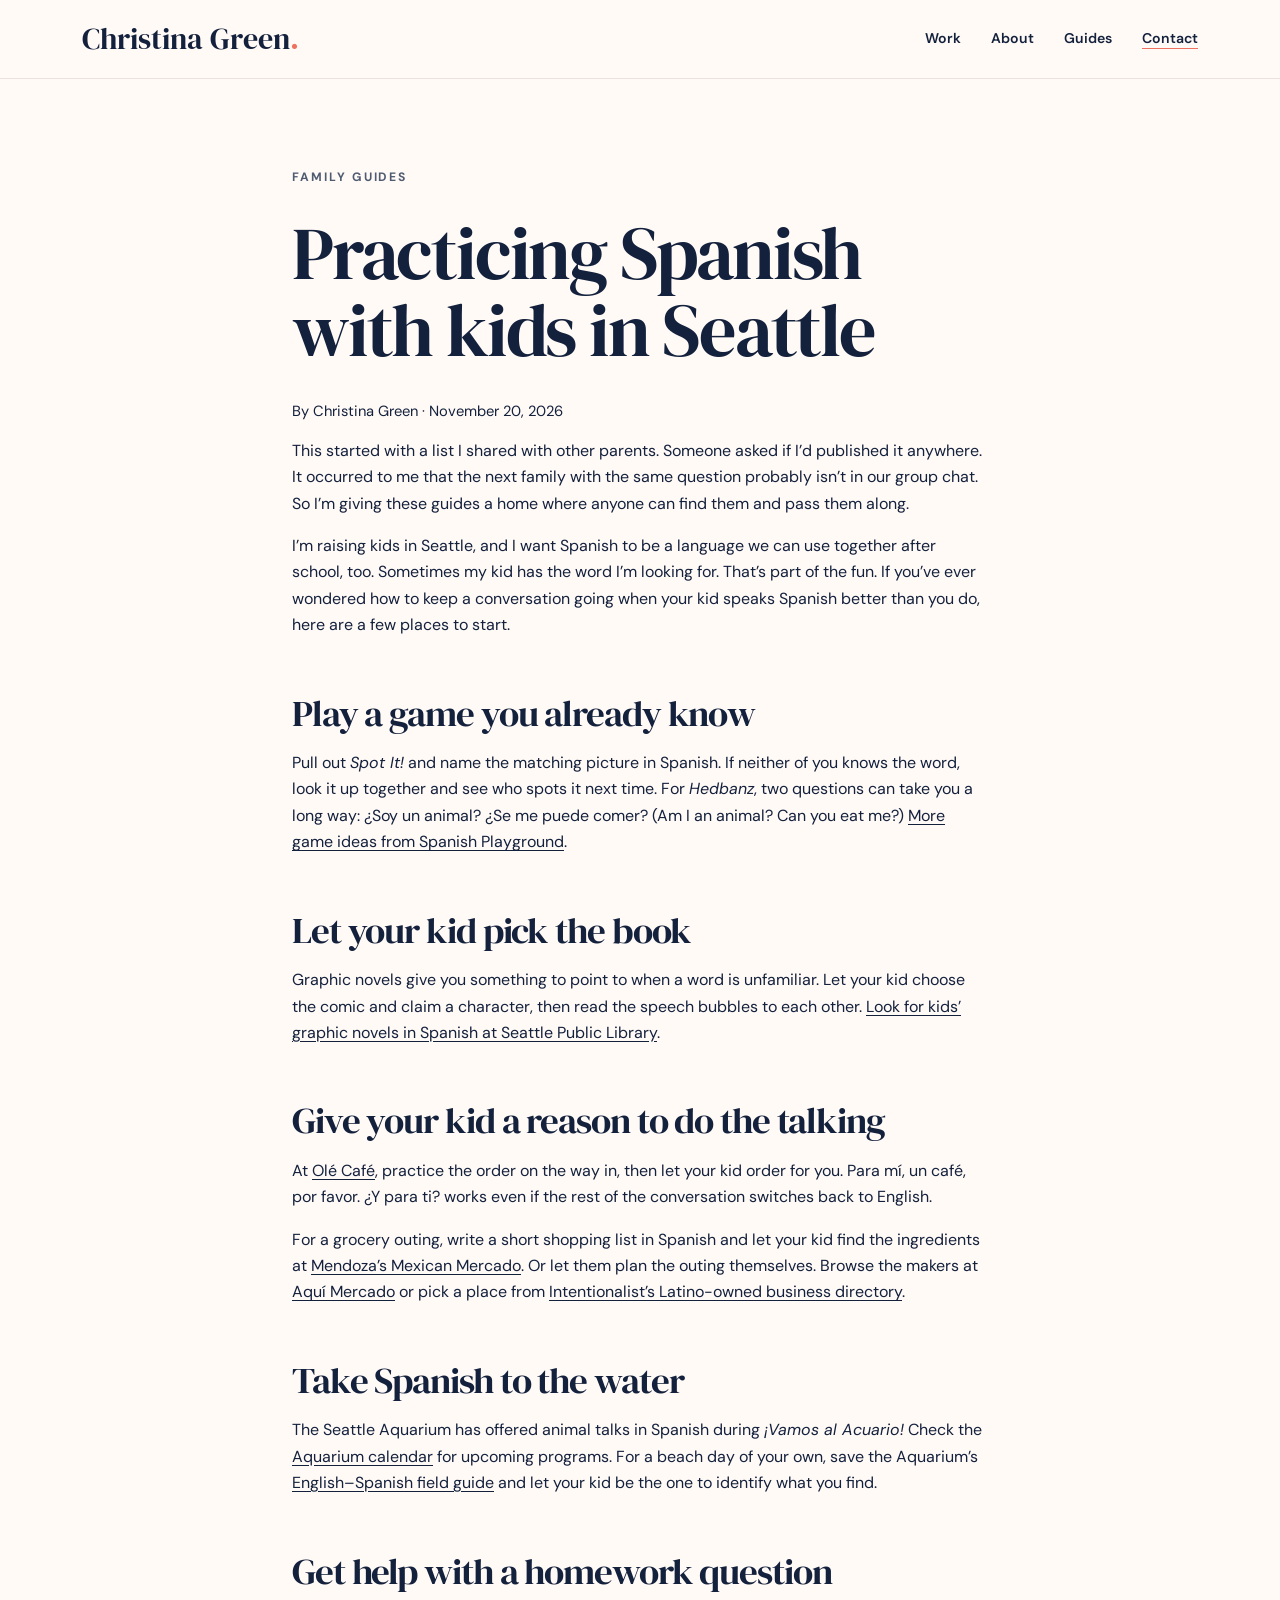
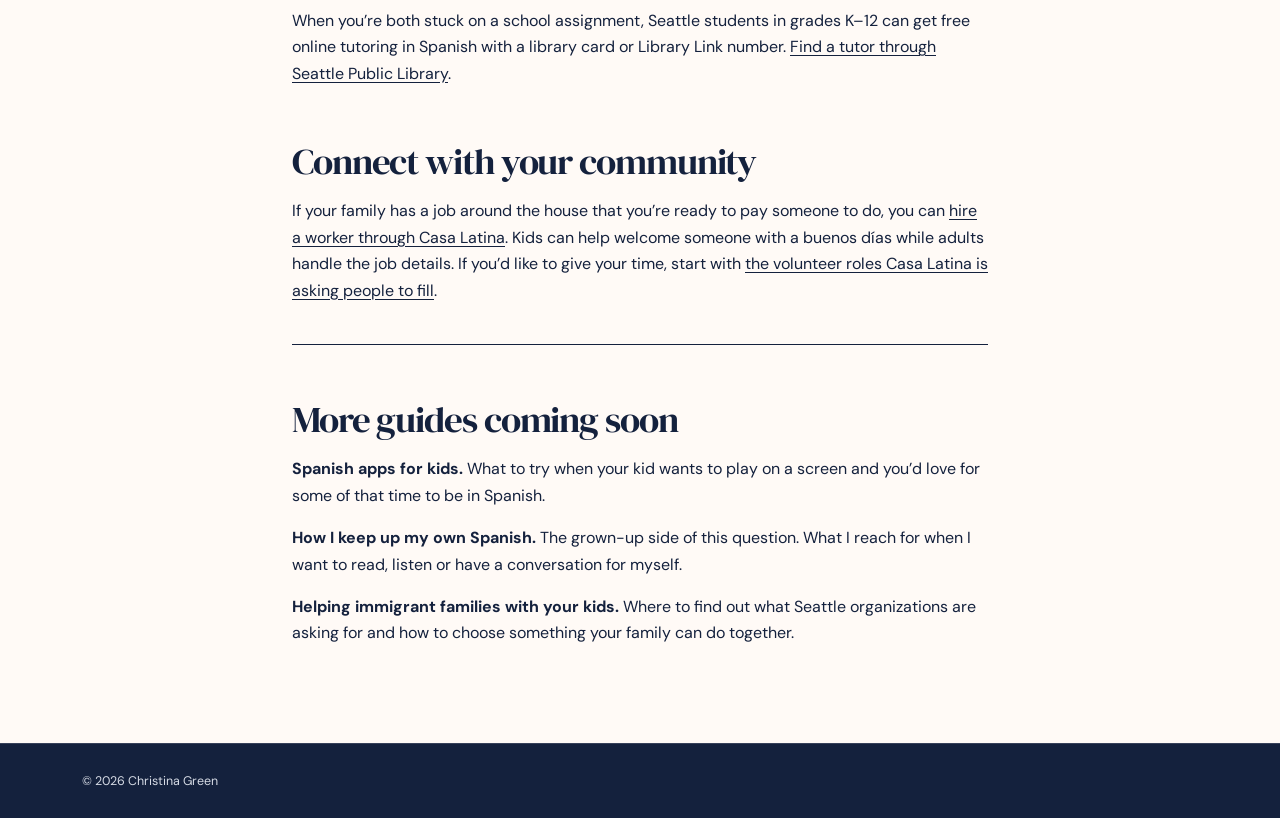
==== guides/index.html @ 2671ae00 "Publish family guide to practicing Spanish in Seattle" ====
<!doctype html>
<html lang="en">
<head>
<meta charset="utf-8">
<meta name="viewport" content="width=device-width, initial-scale=1">
<title>Practicing Spanish with Kids in Seattle | Christina Green’s Guides</title>
<meta name="description" content="A Seattle parent’s guide to practicing Spanish through games, library books, markets and family outings.">
<link rel="icon" href="../assets/favicon.svg">
<link rel="stylesheet" href="../portfolio-theme.css?v=1">
<link rel="stylesheet" href="../homepage.css?v=editorial5">
<style>
.guide {max-width:46rem;margin:auto;padding:clamp(2rem,7vw,5rem) 1.25rem;line-height:1.65}
.guide h1 {font-size:clamp(2.6rem,6vw,4.6rem);line-height:1.04;margin:.4em 0}
.guide h2 {font-size:clamp(1.65rem,4vw,2.3rem);margin:1.5em 0 .45em}
.guide p {margin:.65em 0 1em}
.guide a {color:inherit;text-decoration:underline;text-underline-offset:.18em}
.guide section {padding:0}
.guide aside {border-top:1px solid currentColor;margin-top:2.5rem}
.guide .byline {font-size:.92rem}
</style>
</head>
<body>
<header class="site-header"><div class="shell header-inner"><a class="wordmark" href="../index.html#top">Christina Green<span class="period">.</span></a><nav aria-label="Main navigation"><a href="../index.html#work">Work</a><a href="../index.html#about">About</a><a href="./" aria-current="page">Guides</a><a class="header-contact" href="../index.html#contact">Contact</a></nav></div></header>
<main class="guide">
<p class="kicker">Family guides</p>
<h1>Practicing Spanish with kids in Seattle</h1>
<p class="byline">By Christina Green · November 20, 2026</p>
<p>This started with a list I shared with other parents. Someone asked if I’d published it anywhere. It occurred to me that the next family with the same question probably isn’t in our group chat. So I’m giving these guides a home where anyone can find them and pass them along.</p>
<p>I’m raising kids in Seattle, and I want Spanish to be a language we can use together after school, too. Sometimes my kid has the word I’m looking for. That’s part of the fun. If you’ve ever wondered how to keep a conversation going when your kid speaks Spanish better than you do, here are a few places to start.</p>
<section>
<h2>Play a game you already know</h2>
<p>Pull out <em>Spot It!</em> and name the matching picture in Spanish. If neither of you knows the word, look it up together and see who spots it next time. For <em>Hedbanz</em>, two questions can take you a long way: <span lang="es">¿Soy un animal? ¿Se me puede comer?</span> (Am I an animal? Can you eat me?) <a href="https://www.spanishplayground.net/spanish-games-kids/">More game ideas from Spanish Playground</a>.</p>
<h2>Let your kid pick the book</h2>
<p>Graphic novels give you something to point to when a word is unfamiliar. Let your kid choose the comic and claim a character, then read the speech bubbles to each other. <a href="https://seattle.bibliocommons.com/v2/search?query=graphic%20novels&amp;searchType=subject&amp;f_LANGUAGE=spa&amp;f_AUDIENCE=juvenile">Look for kids’ graphic novels in Spanish at Seattle Public Library</a>.</p>
<h2>Give your kid a reason to do the talking</h2>
<p>At <a href="https://www.olecafeseattle.com/">Olé Café</a>, practice the order on the way in, then let your kid order for you. <span lang="es">Para mí, un café, por favor. ¿Y para ti?</span> works even if the rest of the conversation switches back to English.</p>
<p>For a grocery outing, write a short shopping list in Spanish and let your kid find the ingredients at <a href="https://www.mendozasmexicanmercado.com/">Mendoza’s Mexican Mercado</a>. Or let them plan the outing themselves. Browse the makers at <a href="https://www.instagram.com/aquimercado.seattle/">Aquí Mercado</a> or pick a place from <a href="https://intentionalist.com/latino-owned-small-businesses/">Intentionalist’s Latino-owned business directory</a>.</p>
<h2>Take Spanish to the water</h2>
<p>The Seattle Aquarium has offered animal talks in Spanish during <em lang="es">¡Vamos al Acuario!</em> Check the <a href="https://www.seattleaquarium.org/events/">Aquarium calendar</a> for upcoming programs. For a beach day of your own, save the Aquarium’s <a href="https://www.seattleaquarium.org/wp-content/uploads/2023/07/FieldGuide2014-English-Spanish2.pdf">English–Spanish field guide</a> and let your kid be the one to identify what you find.</p>
<h2>Get help with a homework question</h2>
<p>When you’re both stuck on a school assignment, Seattle students in grades K–12 can get free online tutoring in Spanish with a library card or Library Link number. <a href="https://www.spl.org/programs-and-services/learning/student-success/virtual-tutoring">Find a tutor through Seattle Public Library</a>.</p>
<h2>Connect with your community</h2>
<p>If your family has a job around the house that you’re ready to pay someone to do, you can <a href="https://casa-latina.org/hire-a-worker-seattle/">hire a worker through Casa Latina</a>. Kids can help welcome someone with a <span lang="es">buenos días</span> while adults handle the job details. If you’d like to give your time, start with <a href="https://casa-latina.org/volunteer-opportunities-seattle/">the volunteer roles Casa Latina is asking people to fill</a>.</p>
</section>
<aside><h2>More guides coming soon</h2>
<p><strong>Spanish apps for kids.</strong> What to try when your kid wants to play on a screen and you’d love for some of that time to be in Spanish.</p>
<p><strong>How I keep up my own Spanish.</strong> The grown-up side of this question. What I reach for when I want to read, listen or have a conversation for myself.</p>
<p><strong>Helping immigrant families with your kids.</strong> Where to find out what Seattle organizations are asking for and how to choose something your family can do together.</p>
</aside></main>
<footer><div class="shell"><span>© 2026 Christina Green</span></div></footer>
</body></html>
---- portfolio-theme.css ----
@import url('https://fonts.googleapis.com/css2?family=DM+Sans:wght@400;500;600;700&family=DM+Serif+Display:ital@0;1&display=swap');
:root{--bg:#fffaf6;--paper:#ffffff;--ink:#14213d;--green:#1747d8;--muted:#536079;--sage:#f0f3ff;--line:#e4e4e8;--terra:#ed705b;--sand:#fff1eb;--navy:#14213d;--coral:#ed705b;--blue:#1747d8}
html{scroll-behavior:smooth}body{background:var(--bg);color:var(--ink);font-family:'DM Sans',Arial,sans-serif;line-height:1.65}h1,h2,h3{font-family:'DM Serif Display',Georgia,serif;font-weight:400;letter-spacing:-.027em;line-height:1.1}h1{letter-spacing:-.04em}a{color:var(--blue)}a:hover{text-decoration-color:var(--coral)}a:focus-visible,button:focus-visible{outline:3px solid var(--coral);outline-offset:4px}.eyebrow{color:var(--coral);font-family:'DM Sans',sans-serif;letter-spacing:.16em}.wrap{max-width:1120px}.nav{border-bottom:1px solid var(--line)}.nav a{color:var(--navy)}.nav a:hover{color:var(--blue)}.hero{background:var(--bg)}.hero h1{color:var(--navy)}.lead,.section p{color:var(--muted)}.section{border-color:var(--line)}.fact,.panel,.step,.evidence div{border-radius:8px;background:#fff;border:1px solid var(--line);box-shadow:none}.fact strong{color:var(--blue)}.decision{background:var(--sand);border-left-color:var(--coral);border-radius:0 8px 8px 0}.quote{border-left-color:var(--coral)}.foot{border-color:var(--line)}::selection{background:#ffd8ce;color:var(--navy)}@media(max-width:700px){.wrap{padding-left:22px;padding-right:22px}}
---- homepage.css ----
@import url('https://fonts.googleapis.com/css2?family=DM+Sans:wght@400;500;600;700&family=DM+Serif+Display:ital@0;1&display=swap');
:root{--bg:#fffaf6;--navy:#14213d;--coral:#ed705b;--blue:#1747d8;--muted:#536079;--line:#e6e3e2}*{box-sizing:border-box}html{scroll-behavior:smooth}body{margin:0;background:var(--bg);color:var(--navy);font:16px/1.65 'DM Sans',Arial,sans-serif;-webkit-font-smoothing:antialiased}a{color:inherit}a:focus-visible{outline:3px solid var(--coral);outline-offset:4px}.shell{max-width:1180px;padding:0 32px;margin:auto}h1,h2,h3,p{margin-top:0}h1,h2,h3{font-family:'DM Serif Display',Georgia,serif;font-weight:400;line-height:1.08;letter-spacing:-.03em}h1{font-size:clamp(3.6rem,6.3vw,6.3rem)}h2{font-size:clamp(2.4rem,4vw,4.1rem)}h3{font-size:clamp(1.6rem,2.2vw,2.15rem)}h1 em,h2 em{font-weight:400;color:var(--coral)}.kicker{color:var(--coral);font-size:.76rem;letter-spacing:.16em;text-transform:uppercase;font-weight:700;margin-bottom:18px}.site-header{border-bottom:1px solid var(--line);background:var(--bg)}.header-inner{min-height:88px;display:flex;align-items:center;justify-content:space-between;gap:25px}.wordmark{font-family:'DM Serif Display',Georgia,serif;font-size:1.85rem;text-decoration:none;white-space:nowrap}.period{color:var(--coral)}nav{display:flex;align-items:center;gap:30px}nav a{text-decoration:none;font-size:.88rem;font-weight:600}nav a:hover{color:var(--coral)}nav .header-contact{background:var(--coral);color:white;padding:11px 19px;border-radius:3px}nav .header-contact:hover{color:white;background:#d85946}.hero{padding:86px 0 78px}.hero-layout{display:grid;grid-template-columns:1.32fr .72fr;gap:8%;align-items:center}.hero h1{max-width:770px;margin:0 0 28px}.hero .intro{font-size:1.27rem;line-height:1.5;max-width:620px;margin-bottom:14px}.support{color:var(--muted);max-width:550px;font-size:1.05rem}.hero-actions{display:flex;align-items:center;gap:28px;margin-top:32px}.primary{display:inline-flex;align-items:center;gap:28px;padding:14px 20px;background:var(--blue);color:white;font-weight:700;text-decoration:none;border-radius:3px}.primary:hover{background:#0d34aa}.text-action{text-decoration:none;font-weight:700;border-bottom:2px solid var(--coral)}.portrait-frame{position:relative;align-self:center;max-width:350px;margin:auto}.portrait-frame img{position:relative;width:100%;height:auto;display:block;object-fit:cover;z-index:1}.portrait-accent{position:absolute;inset:9% -9% 11% 14%;background:#ffe3dc;border-radius:48% 48% 4% 4%;transform:rotate(-6deg)}.portrait-note{position:relative;z-index:2;font-size:.78rem;color:var(--muted);text-align:center;margin:12px 0 0;letter-spacing:.03em}.results{padding:58px 0 62px;border-top:1px solid var(--line);border-bottom:1px solid var(--line);background:#fff}.section-top{display:flex;align-items:baseline;justify-content:space-between;gap:30px}.section-top h2{font-size:clamp(1.7rem,3vw,2.5rem)}.metric-grid{display:grid;grid-template-columns:repeat(4,1fr);margin-top:35px}.metric-grid>div{padding:0 25px;border-left:1px solid #dddde4}.metric-grid>div:first-child{border-left:0;padding-left:0}.metric-grid strong{font:400 clamp(2.8rem,4.5vw,4.4rem)/1 'DM Serif Display',Georgia,serif;color:var(--blue)}.metric-grid p{font-size:.88rem;line-height:1.48;margin:12px 0 0;color:var(--muted)}.work-section,.approach-section,.now-section,.about-section{padding:100px 0}.work-heading{display:grid;grid-template-columns:1fr .7fr;align-items:end;gap:80px;margin-bottom:45px}.work-heading p:last-child{color:var(--muted);max-width:360px}.work-list{border-top:1px solid var(--navy)}.work-row{display:grid;grid-template-columns:155px 1fr 145px 30px;align-items:center;gap:24px;padding:27px 8px;border-bottom:1px solid #d6d8dc;text-decoration:none;transition:background .2s,padding .2s}.work-row:hover{background:#fff0ea;padding-left:17px}.work-index{font-size:.79rem;font-weight:700;color:var(--coral);text-transform:uppercase;letter-spacing:.04em}.work-name{font:400 clamp(1.45rem,2.4vw,2rem)/1.2 'DM Serif Display',Georgia,serif}.work-name small{display:block;font:400 .85rem/1.5 'DM Sans',Arial,sans-serif;color:var(--muted);margin-top:6px}.work-outcome{font-size:.84rem;font-weight:700;color:var(--blue)}.work-arrow{font-size:1.6rem;color:var(--coral)}.approach-section{background:#f1f4fb}.approach-layout{display:grid;grid-template-columns:1fr .8fr;gap:12%;align-items:start}.approach-layout h2{max-width:670px}.principles article{display:grid;grid-template-columns:40px 1fr;gap:15px;padding:20px 0;border-bottom:1px solid #d4dbea}.principles article:first-child{padding-top:0}.principles span{font-size:.78rem;color:var(--coral);font-weight:700}.principles h3{font-size:1.5rem;margin-bottom:8px}.principles p{font-size:.94rem;color:var(--muted);margin:0}.now-header{display:grid;grid-template-columns:1fr .55fr;gap:80px;align-items:end;margin-bottom:35px}.now-header>p{color:var(--muted)}.now-grid{display:grid;grid-template-columns:repeat(3,1fr);gap:35px}.now-grid article{border-top:3px solid var(--coral);padding-top:25px}.now-grid article:nth-child(2){border-color:var(--blue)}.now-grid article:nth-child(3){border-color:#e8a453}.category{font-size:.72rem;text-transform:uppercase;letter-spacing:.1em;color:var(--coral);font-weight:700}.now-grid h3{margin:12px 0 15px}.now-grid article>p:not(.category){color:var(--muted);font-size:.95rem}.now-grid a{display:inline-block;margin-top:10px;color:var(--blue);font-weight:700;font-size:.91rem;text-underline-offset:4px}.about-section{border-top:1px solid var(--line)}.about-layout{display:grid;grid-template-columns:1fr .8fr;gap:12%}.about-layout>div:last-child{font-size:1.08rem}.about-layout>div:last-child p{color:var(--muted)}.about-small{font-size:.82rem}.contact-section{padding:85px 0;background:var(--navy);color:#fff}.contact-layout{display:grid;grid-template-columns:1fr .45fr;gap:12%;align-items:center}.contact-section h2{max-width:670px}.contact-section p:not(.kicker){max-width:630px;color:#d5dbe8}.contact-actions{display:flex;flex-direction:column;align-items:flex-start;gap:20px}.contact-actions>a:not(.primary){color:#fff;text-underline-offset:5px}.contact-actions>span{font-size:.82rem;color:#c4cde1}footer{padding:27px 0}footer .shell{display:flex;justify-content:space-between;gap:20px;font-size:.78rem;color:var(--muted)}::selection{background:#ffdbd2;color:var(--navy)}@media(max-width:850px){.header-inner{align-items:flex-start;padding-top:20px;padding-bottom:20px;flex-direction:column}nav{flex-wrap:wrap;gap:12px 23px}.hero-layout{grid-template-columns:1fr .5fr;gap:4%}.hero h1{font-size:clamp(3rem,7vw,5rem)}.work-row{grid-template-columns:115px 1fr 28px}.work-outcome{display:none}.approach-layout,.now-header,.about-layout,.contact-layout{gap:35px}.metric-grid{grid-template-columns:repeat(2,1fr);gap:25px}.metric-grid>div:nth-child(3){border-left:0;padding-left:0}}@media(max-width:620px){.shell{padding:0 22px}.header-inner{min-height:0}.wordmark{font-size:1.65rem}nav{gap:12px 18px}nav a{font-size:.8rem}.hero{padding:45px 0 58px}.hero-layout,.work-heading,.approach-layout,.now-header,.about-layout,.contact-layout{grid-template-columns:1fr}.hero h1{font-size:clamp(3rem,12vw,4.8rem)}.portrait-frame{max-width:260px;margin:20px auto 0}.hero-actions{flex-wrap:wrap}.results{padding:42px 0}.section-top{display:block}.metric-grid{gap:25px 14px}.metric-grid>div{padding:0 0 0 15px}.metric-grid strong{font-size:2.7rem}.metric-grid p{font-size:.79rem}.work-section,.approach-section,.now-section,.about-section{padding:65px 0}.work-heading{gap:10px}.work-row{grid-template-columns:1fr 26px;gap:8px;padding:22px 4px}.work-index{grid-column:1}.work-name{grid-column:1}.work-arrow{grid-column:2;grid-row:1 / span 2}.now-grid{grid-template-columns:1fr;gap:30px}.contact-section{padding:60px 0}footer .shell{flex-direction:column;gap:4px}}
/* Cohesive editorial refinement: one accent system, consistent spacing and rhythm */
:root{--bg:#fffaf6;--navy:#14213d;--coral:#ef715f;--blue:#1647d8;--muted:#4f5b71;--line:#e9e2df}
body{background:var(--bg)}
.site-header{background:var(--bg);position:relative;z-index:3}
.header-inner{min-height:78px}
nav .header-contact{background:transparent;color:var(--navy);border-bottom:2px solid var(--coral);border-radius:0;padding:6px 0}
nav .header-contact:hover{background:transparent;color:var(--coral)}
.hero{padding:76px 0 88px}
.hero-layout{grid-template-columns:minmax(0,1.2fr) minmax(280px,.72fr);gap:7%}
.hero h1{font-size:clamp(3.7rem,6.2vw,6.2rem);line-height:1.04}
.hero h1 em{font-style:italic;color:var(--coral)}
.hero .intro{max-width:590px}
.primary{background:var(--coral);color:#fff;transition:background .2s,transform .2s}
.primary:hover{background:#d85847;transform:translateY(-1px)}
.portrait-frame{width:100%;max-width:335px}
.portrait-frame img{border-radius:46% 46% 4px 4px;aspect-ratio:4/5;object-fit:cover;object-position:center}
.portrait-accent{inset:5% -5% 7% 10%;border-radius:48% 48% 4px 4px;background:#f7ddd5;transform:rotate(4deg)}
.portrait-note{font-style:italic;font-family:'DM Serif Display',Georgia,serif;font-size:1.08rem;color:var(--coral)}
.results{background:#fff3ed;border:0;padding:56px 0 64px}
.section-top{align-items:center}
.section-top h2{max-width:560px}
.metric-grid{margin-top:34px}
.metric-grid>div{border-left-color:#e6d5d0}
.metric-grid strong{color:var(--navy)}
.metric-grid>div:first-child strong{color:var(--coral)}
.work-section{background:var(--bg);padding-top:105px;padding-bottom:105px}
.work-heading{align-items:center}
.work-heading h2{max-width:590px}
.work-list{border-top:2px solid var(--navy)}
.work-row{padding-top:30px;padding-bottom:30px}
.work-row:hover{background:#fff0e9}
.work-index{color:var(--coral)}
.work-outcome{color:var(--navy)}
.approach-section{background:#f4f4f8;padding:94px 0}
.approach-layout h2{font-size:clamp(2.6rem,4.3vw,4.4rem);line-height:1.13}
.approach-layout h2 em{color:var(--coral)}
.principles article{border-bottom-color:#dcdde6}
.now-section{background:#fff;padding:100px 0 110px}
.now-grid article{padding:26px 22px 22px;background:#fffaf6;border:1px solid #efe5e0;border-top:3px solid var(--coral);border-radius:0}
.now-grid article:nth-child(2){border-top-color:var(--blue)}
.now-grid article:nth-child(3){border-top-color:#e7a355}
.now-grid .category{color:var(--muted)}
.now-grid a{color:var(--blue)}
.about-section{background:var(--bg);padding:90px 0}
.contact-section{background:var(--navy);padding:80px 0}
.contact-section h2 em{color:#ff9a88}
.contact-section .kicker{color:#ff9a88}
.contact-section .primary{background:var(--coral)}
footer{background:var(--navy);border-top:1px solid #37415a}
footer .shell{color:#c4cce0}
@media(max-width:850px){.hero-layout{grid-template-columns:minmax(0,1fr) minmax(210px,.55fr);gap:5%}}
@media(max-width:620px){.hero{padding:45px 0 60px}.hero-layout{grid-template-columns:1fr}.hero h1{font-size:clamp(3.15rem,11vw,4.7rem)}.portrait-frame{max-width:270px}.results{padding:48px 0}.metric-grid>div{border-left-color:#e6d5d0}.work-section,.now-section,.about-section{padding:65px 0}.approach-section{padding:65px 0}.now-grid article{padding:22px}.contact-section{padding:60px 0}}

/* Final restrained system */
.kicker{color:var(--muted)!important}
.hero h1{max-width:760px;text-wrap:balance}
.hero h1 em{color:var(--coral)}
.primary{background:var(--coral)}
.text-action,.header-contact,.now-grid a,.contact-actions>a:not(.primary){text-decoration:underline;text-decoration-color:var(--coral);text-decoration-thickness:2px;text-underline-offset:5px;border-bottom:0!important}
nav .header-contact{background:transparent!important;color:var(--navy)!important;padding:0!important;border:0!important;text-decoration:underline;text-decoration-color:var(--coral);text-underline-offset:5px}
.portrait-frame img{border-radius:4px;aspect-ratio:auto;object-fit:contain}
.portrait-accent,.portrait-note{display:none}
.results{background:#fff!important}
.metric-grid strong,.metric-grid>div:first-child strong{color:var(--navy)!important}
.math-symbol{font-family:'DM Sans',Arial,sans-serif;font-weight:600;font-size:.75em;letter-spacing:0}
.work-section,.approach-section,.now-section,.about-section{background:var(--bg)!important}
.work-section,.now-section{background:#fff!important}
.approach-layout h2 em{color:var(--navy)!important}
.now-grid article,.now-grid article:nth-child(2),.now-grid article:nth-child(3){border:1px solid var(--line)!important;border-radius:3px;background:#fff;padding:25px}
.work-index,.work-arrow,.category{color:var(--muted)!important}
.work-row:hover{background:#fffaf6}
.contact-section{background:var(--navy)}
.contact-section .kicker{color:#d6dbe5!important}
.contact-section h2 em{color:#fff!important}
footer .shell{color:#d6dbe5}
@media(max-width:620px){.header-inner{flex-direction:row;align-items:center;gap:12px}.wordmark{font-size:1.32rem}nav{flex-wrap:nowrap;gap:12px}nav a{font-size:.76rem;white-space:nowrap}.hero h1{text-wrap:balance}}

/* Colleague feedback: editorial proof, not testimonial cards */
.voices-section{padding:98px 0 105px;background:var(--bg);border-top:1px solid var(--line)}
.voices-heading{display:grid;grid-template-columns:minmax(0,1.2fr) minmax(230px,.55fr);align-items:end;gap:8%;margin-bottom:40px}
.voices-heading h2{max-width:680px;margin:0;text-wrap:balance}
.voices-heading>p{color:var(--muted);max-width:330px;font-size:.96rem;line-height:1.7}
.voices-section figure{margin:0}
.voices-section blockquote{font-family:'DM Serif Display',Georgia,serif;font-weight:400;line-height:1.3;letter-spacing:-.015em;margin:0;color:var(--navy)}
.voices-section figcaption{font-size:.82rem;font-weight:700;color:var(--navy);margin-top:24px}
.voices-section figcaption span{font-weight:400;color:var(--muted)}
.voice-feature{padding:34px 0 43px;border-top:2px solid var(--navy);border-bottom:1px solid var(--line)}
.voice-feature blockquote{font-size:clamp(2rem,3.35vw,3.4rem);max-width:850px}
.voices-grid{display:grid;grid-template-columns:repeat(2,minmax(0,1fr));gap:0 55px}
.voices-grid figure{padding:31px 0 32px;border-bottom:1px solid var(--line);display:flex;flex-direction:column;justify-content:space-between}
.voices-grid blockquote{font-size:clamp(1.2rem,1.75vw,1.6rem)}
@media(max-width:620px){.voices-section{padding:65px 0}.voices-heading{grid-template-columns:1fr;gap:15px;margin-bottom:30px}.voices-grid{grid-template-columns:1fr}.voice-feature blockquote{font-size:clamp(1.9rem,7.3vw,2.5rem)}.voices-grid blockquote{font-size:1.35rem}}

/* Consulting options follow leadership work, using the existing editorial system. */
.hero-availability{margin:18px 0 0;color:var(--muted);font-size:.86rem;line-height:1.6;max-width:580px}
.engagements-section{padding:94px 0;background:var(--bg);border-top:1px solid var(--line);border-bottom:1px solid var(--line)}
.engagements-heading{display:grid;grid-template-columns:minmax(0,1fr) minmax(270px,.65fr);gap:9%;align-items:end;margin-bottom:42px}
.engagements-heading h2{max-width:710px;margin-bottom:0;text-wrap:balance}
.engagements-heading>p{max-width:420px;margin:0;color:var(--muted)}
.engagements-list{border-top:1px solid var(--navy)}
.engagement{display:grid;grid-template-columns:100px minmax(0,1fr) 175px;gap:28px;padding:31px 4px;border-bottom:1px solid var(--line);align-items:start}
.engagement-index{font-size:.78rem;font-weight:700;color:var(--muted);text-transform:uppercase;letter-spacing:.04em;padding-top:6px}
.engagement-copy h3{font-size:clamp(1.45rem,2.2vw,2rem);margin:0 0 10px}
.engagement-copy p{color:var(--muted);font-size:.96rem;line-height:1.65;margin:0;max-width:650px}
.engagement-meta{display:flex;flex-direction:column;gap:17px;align-items:flex-start;padding-top:6px;font-size:.83rem}
.engagement-meta>span{color:var(--muted)}
.engagement-meta a{font-weight:700;color:var(--blue);text-decoration:underline;text-underline-offset:4px;text-decoration-color:var(--line)}
.engagement-meta a:hover{text-decoration-color:var(--coral)}
.engagements-bottom{display:flex;align-items:center;justify-content:space-between;gap:35px;padding-top:28px}
.engagements-bottom p{max-width:720px;color:var(--muted);margin:0;font-size:.94rem}
.engagements-bottom a{white-space:nowrap;font-size:.93rem}
@media(max-width:850px){.engagements-heading{gap:5%}.engagement{grid-template-columns:85px minmax(0,1fr);gap:14px 22px}.engagement-meta{grid-column:2;flex-direction:row;flex-wrap:wrap;gap:10px 22px;padding-top:0}}
@media(max-width:620px){.engagements-section{padding:65px 0}.engagements-heading{grid-template-columns:1fr;gap:18px;margin-bottom:28px}.engagement{grid-template-columns:1fr;gap:8px;padding:25px 4px}.engagement-index,.engagement-meta{grid-column:1}.engagement-meta{margin-top:4px;flex-direction:column;gap:10px}.engagements-bottom{flex-direction:column;align-items:flex-start;gap:17px}.hero-availability{font-size:.82rem}}
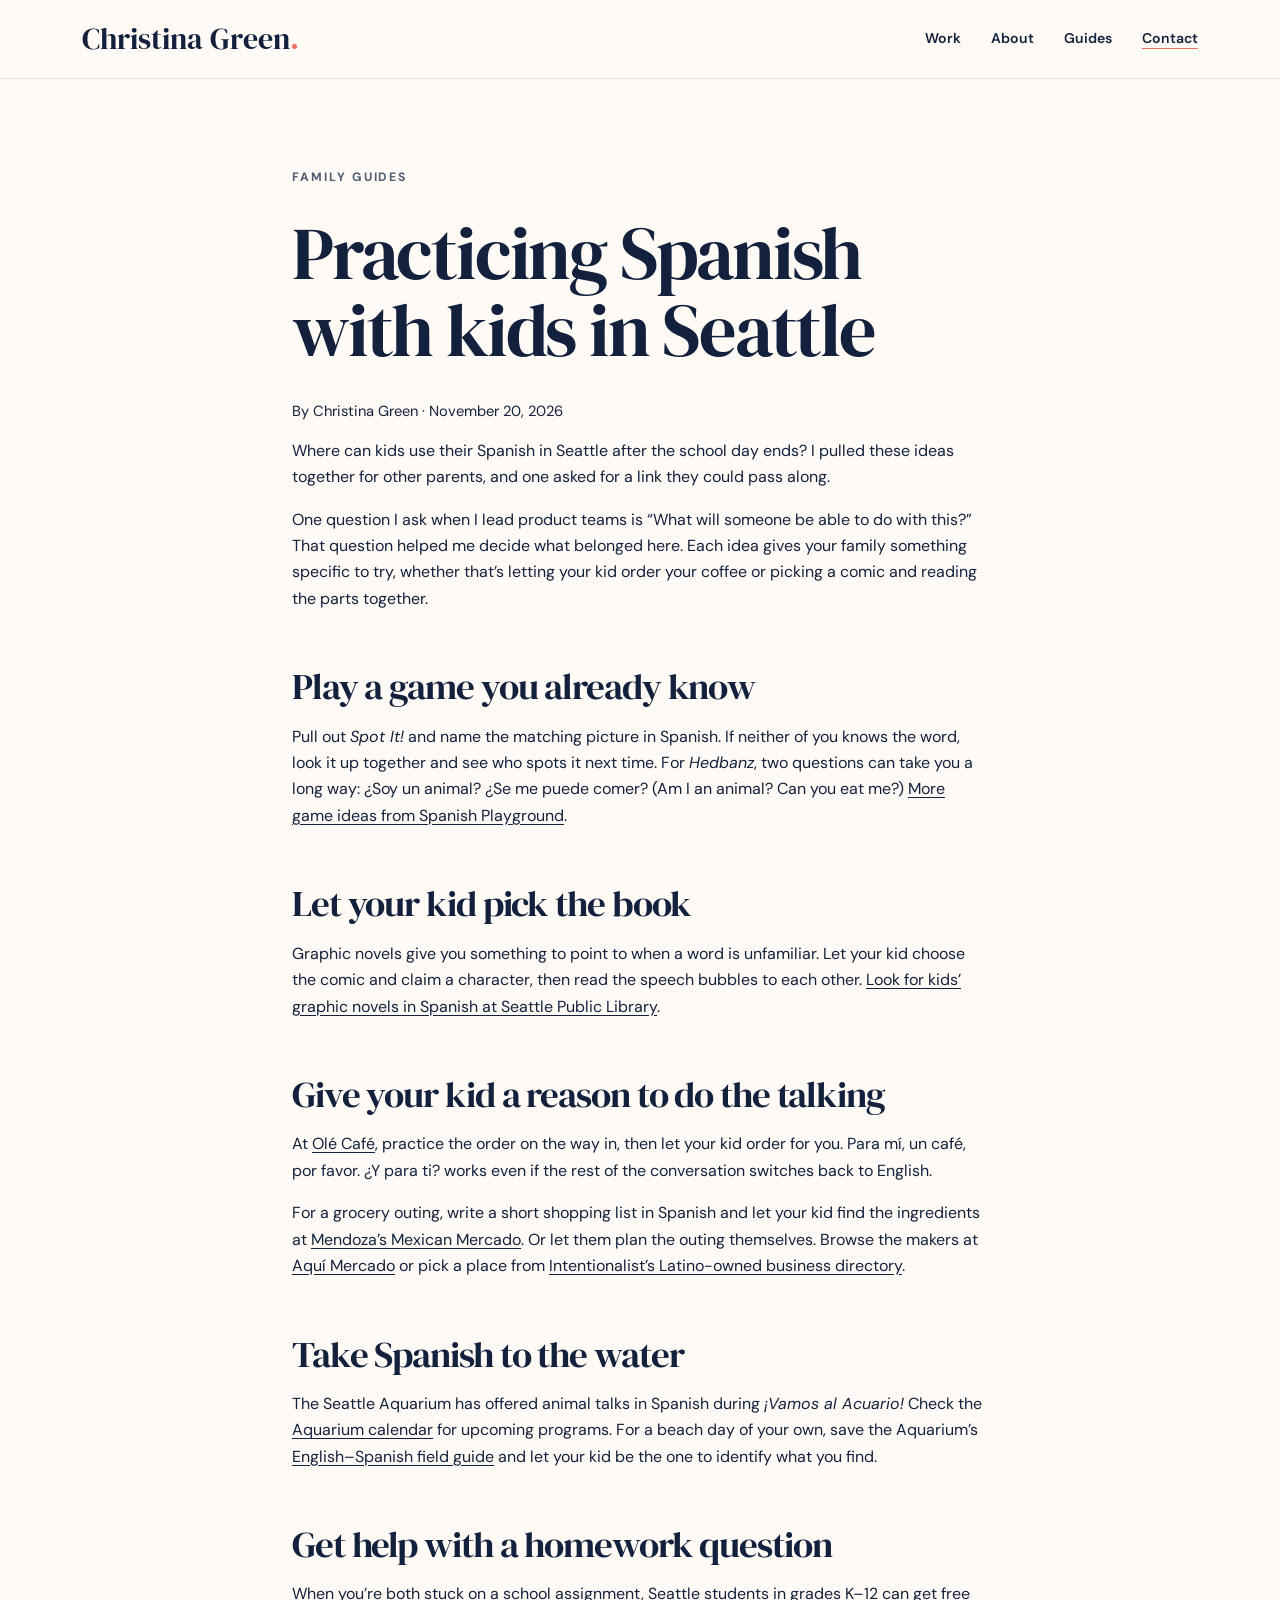
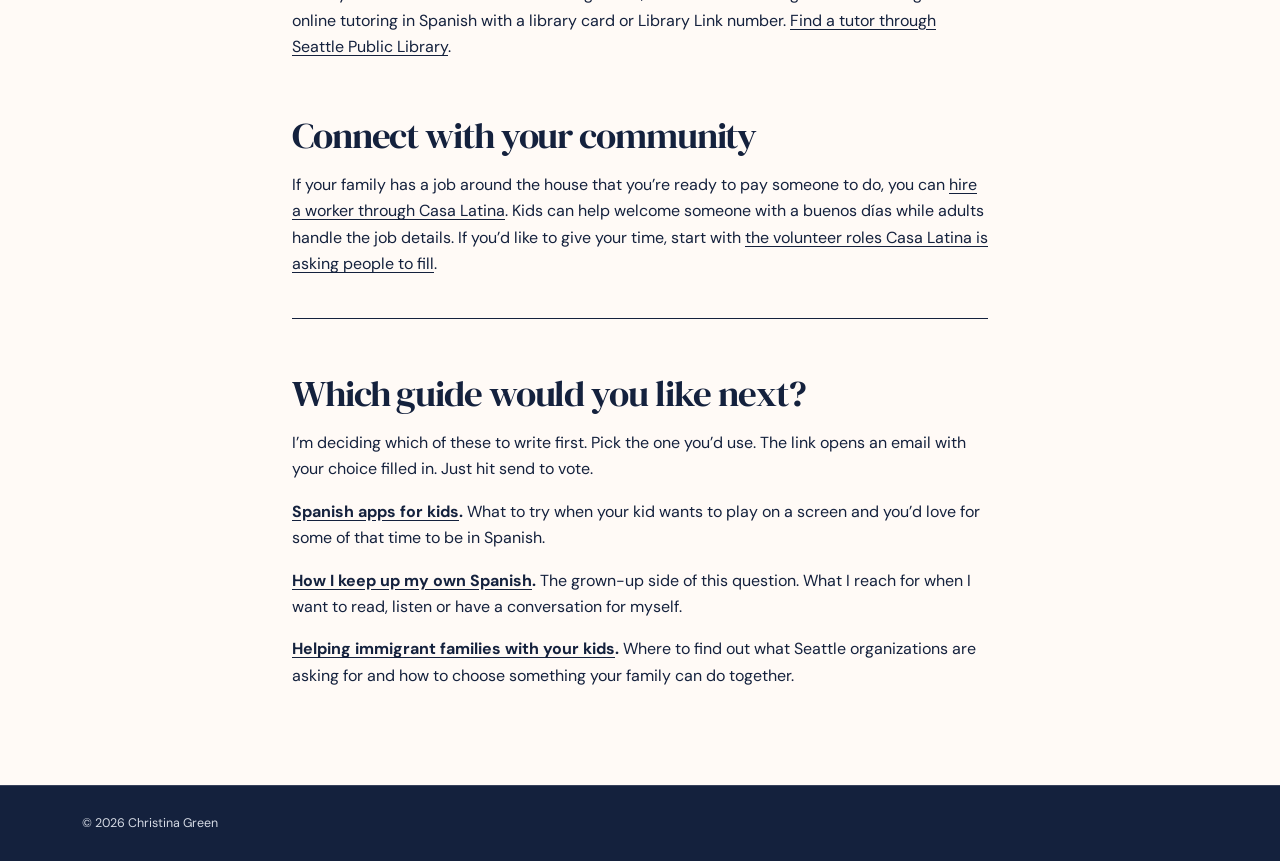
==== commit 5fa69ad8: "Connect family guides to product leadership and invite votes on the next topic" ====
--- a/guides/index.html
+++ b/guides/index.html
@@ -25,8 +25,8 @@
 <p class="kicker">Family guides</p>
 <h1>Practicing Spanish with kids in Seattle</h1>
 <p class="byline">By Christina Green · November 20, 2026</p>
-<p>This started with a list I shared with other parents. Someone asked if I’d published it anywhere. It occurred to me that the next family with the same question probably isn’t in our group chat. So I’m giving these guides a home where anyone can find them and pass them along.</p>
-<p>I’m raising kids in Seattle, and I want Spanish to be a language we can use together after school, too. Sometimes my kid has the word I’m looking for. That’s part of the fun. If you’ve ever wondered how to keep a conversation going when your kid speaks Spanish better than you do, here are a few places to start.</p>
+<p>Where can kids use their Spanish in Seattle after the school day ends? I pulled these ideas together for other parents, and one asked for a link they could pass along.</p>
+<p>One question I ask when I lead product teams is “What will someone be able to do with this?” That question helped me decide what belonged here. Each idea gives your family something specific to try, whether that’s letting your kid order your coffee or picking a comic and reading the parts together.</p>
 <section>
 <h2>Play a game you already know</h2>
 <p>Pull out <em>Spot It!</em> and name the matching picture in Spanish. If neither of you knows the word, look it up together and see who spots it next time. For <em>Hedbanz</em>, two questions can take you a long way: <span lang="es">¿Soy un animal? ¿Se me puede comer?</span> (Am I an animal? Can you eat me?) <a href="https://www.spanishplayground.net/spanish-games-kids/">More game ideas from Spanish Playground</a>.</p>
@@ -42,10 +42,11 @@
 <h2>Connect with your community</h2>
 <p>If your family has a job around the house that you’re ready to pay someone to do, you can <a href="https://casa-latina.org/hire-a-worker-seattle/">hire a worker through Casa Latina</a>. Kids can help welcome someone with a <span lang="es">buenos días</span> while adults handle the job details. If you’d like to give your time, start with <a href="https://casa-latina.org/volunteer-opportunities-seattle/">the volunteer roles Casa Latina is asking people to fill</a>.</p>
 </section>
-<aside><h2>More guides coming soon</h2>
-<p><strong>Spanish apps for kids.</strong> What to try when your kid wants to play on a screen and you’d love for some of that time to be in Spanish.</p>
-<p><strong>How I keep up my own Spanish.</strong> The grown-up side of this question. What I reach for when I want to read, listen or have a conversation for myself.</p>
-<p><strong>Helping immigrant families with your kids.</strong> Where to find out what Seattle organizations are asking for and how to choose something your family can do together.</p>
+<aside><h2>Which guide would you like next?</h2>
+<p>I’m deciding which of these to write first. Pick the one you’d use. The link opens an email with your choice filled in. Just hit send to vote.</p>
+<p><strong><a href="mailto:csgreen@greenandsound.com?subject=Guide%20vote%3A%20Spanish%20apps%20for%20kids" aria-label="Vote by email for Spanish apps for kids">Spanish apps for kids</a>.</strong> What to try when your kid wants to play on a screen and you’d love for some of that time to be in Spanish.</p>
+<p><strong><a href="mailto:csgreen@greenandsound.com?subject=Guide%20vote%3A%20How%20I%20keep%20up%20my%20own%20Spanish" aria-label="Vote by email for How I keep up my own Spanish">How I keep up my own Spanish</a>.</strong> The grown-up side of this question. What I reach for when I want to read, listen or have a conversation for myself.</p>
+<p><strong><a href="mailto:csgreen@greenandsound.com?subject=Guide%20vote%3A%20Helping%20immigrant%20families%20with%20your%20kids" aria-label="Vote by email for Helping immigrant families with your kids">Helping immigrant families with your kids</a>.</strong> Where to find out what Seattle organizations are asking for and how to choose something your family can do together.</p>
 </aside></main>
 <footer><div class="shell"><span>© 2026 Christina Green</span></div></footer>
 </body></html>
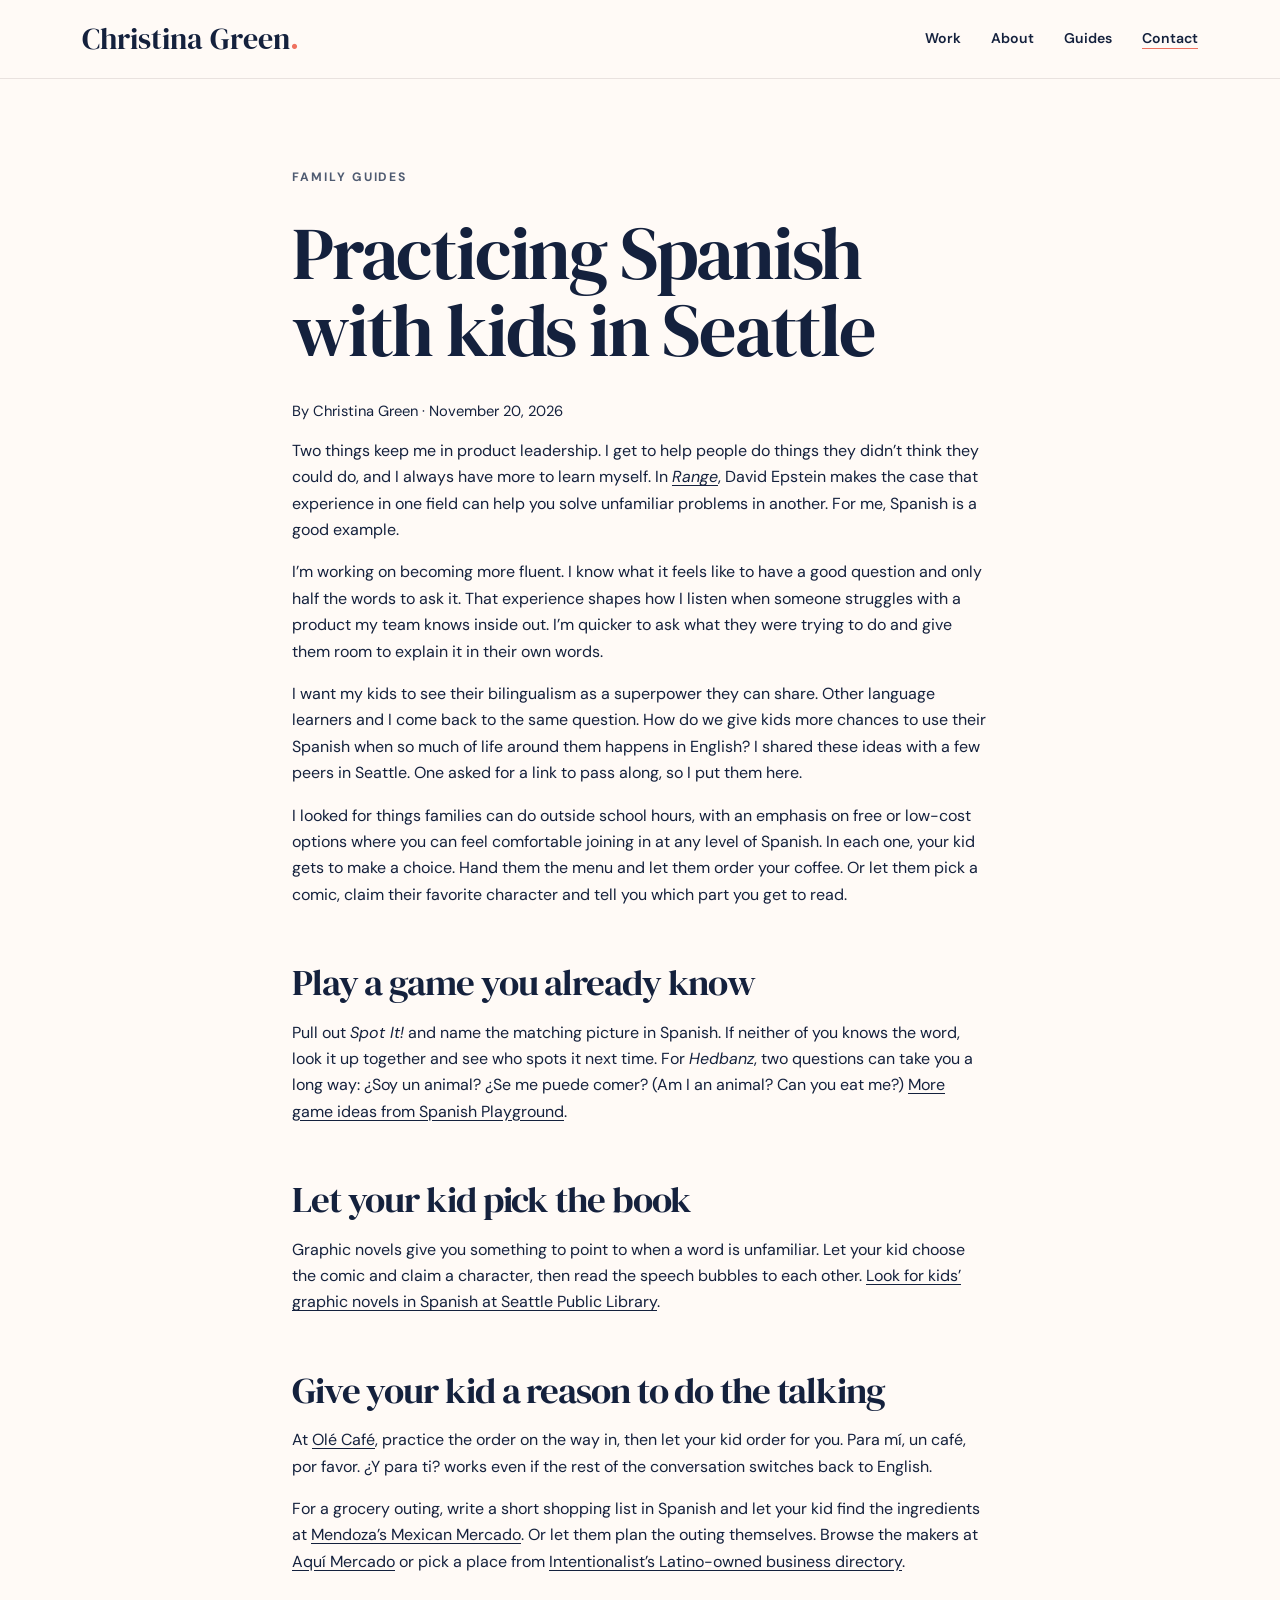
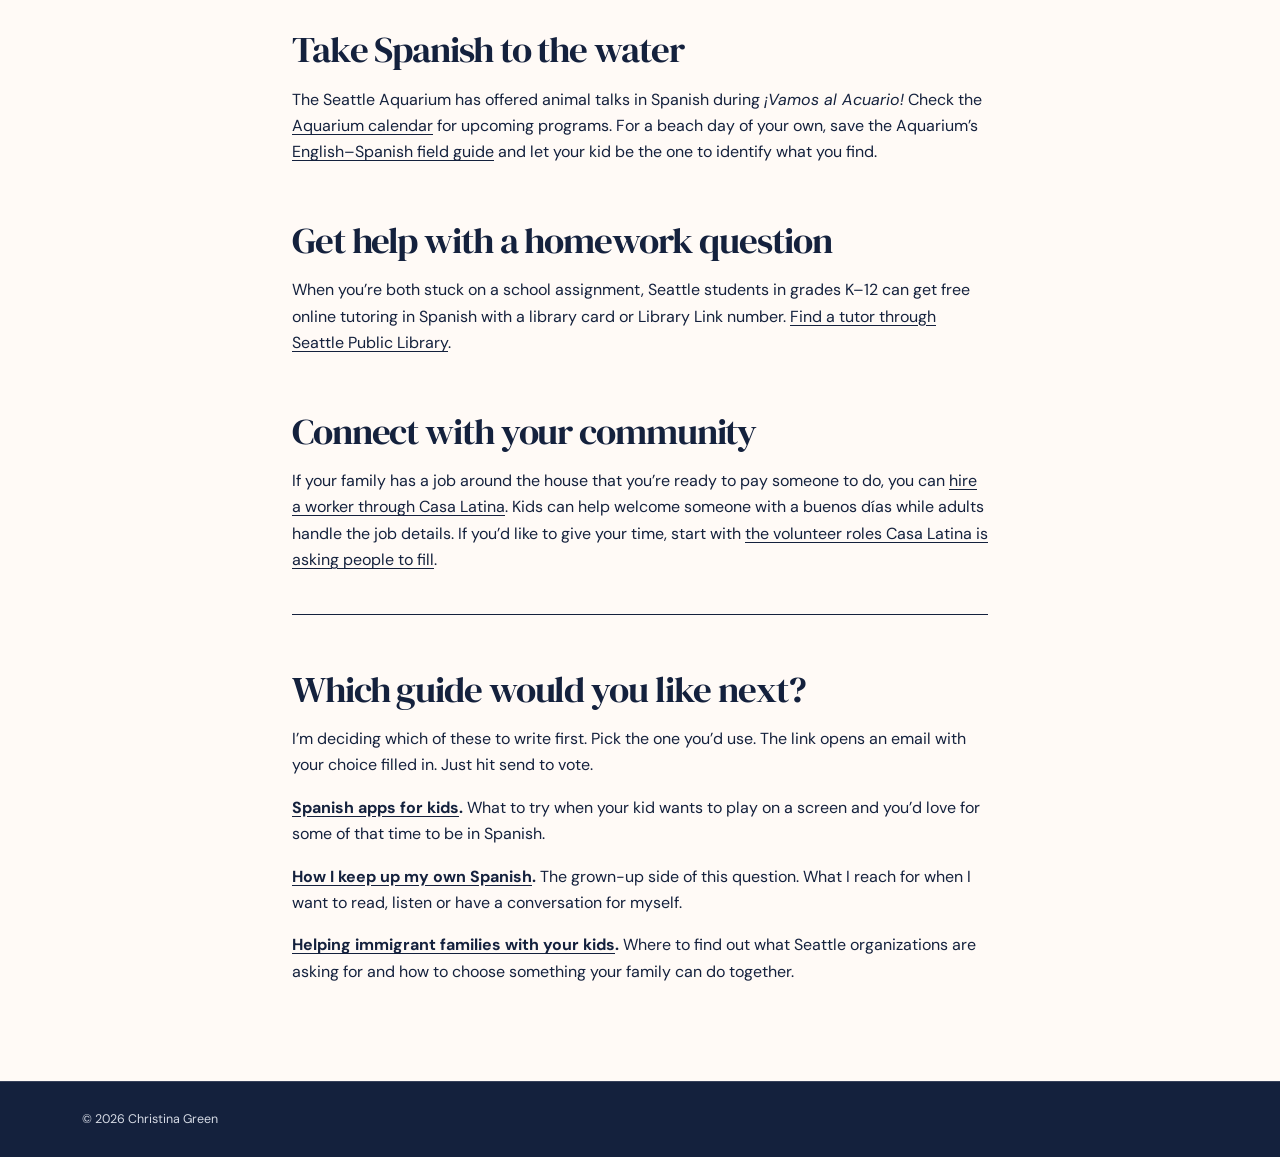
==== commit c216b784: "Explain the product leadership and language-learning perspective behind the Seattle guide" ====
--- a/guides/index.html
+++ b/guides/index.html
@@ -25,8 +25,10 @@
 <p class="kicker">Family guides</p>
 <h1>Practicing Spanish with kids in Seattle</h1>
 <p class="byline">By Christina Green · November 20, 2026</p>
-<p>Where can kids use their Spanish in Seattle after the school day ends? I pulled these ideas together for other parents, and one asked for a link they could pass along.</p>
-<p>One question I ask when I lead product teams is “What will someone be able to do with this?” That question helped me decide what belonged here. Each idea gives your family something specific to try, whether that’s letting your kid order your coffee or picking a comic and reading the parts together.</p>
+<p>Two things keep me in product leadership. I get to help people do things they didn’t think they could do, and I always have more to learn myself. In <em><a href="https://www.panmacmillan.com/authors/david-epstein/range/9781035053049">Range</a></em>, David Epstein makes the case that experience in one field can help you solve unfamiliar problems in another. For me, Spanish is a good example.</p>
+<p>I’m working on becoming more fluent. I know what it feels like to have a good question and only half the words to ask it. That experience shapes how I listen when someone struggles with a product my team knows inside out. I’m quicker to ask what they were trying to do and give them room to explain it in their own words.</p>
+<p>I want my kids to see their bilingualism as a superpower they can share. Other language learners and I come back to the same question. How do we give kids more chances to use their Spanish when so much of life around them happens in English? I shared these ideas with a few peers in Seattle. One asked for a link to pass along, so I put them here.</p>
+<p>I looked for things families can do outside school hours, with an emphasis on free or low-cost options where you can feel comfortable joining in at any level of Spanish. In each one, your kid gets to make a choice. Hand them the menu and let them order your coffee. Or let them pick a comic, claim their favorite character and tell you which part you get to read.</p>
 <section>
 <h2>Play a game you already know</h2>
 <p>Pull out <em>Spot It!</em> and name the matching picture in Spanish. If neither of you knows the word, look it up together and see who spots it next time. For <em>Hedbanz</em>, two questions can take you a long way: <span lang="es">¿Soy un animal? ¿Se me puede comer?</span> (Am I an animal? Can you eat me?) <a href="https://www.spanishplayground.net/spanish-games-kids/">More game ideas from Spanish Playground</a>.</p>
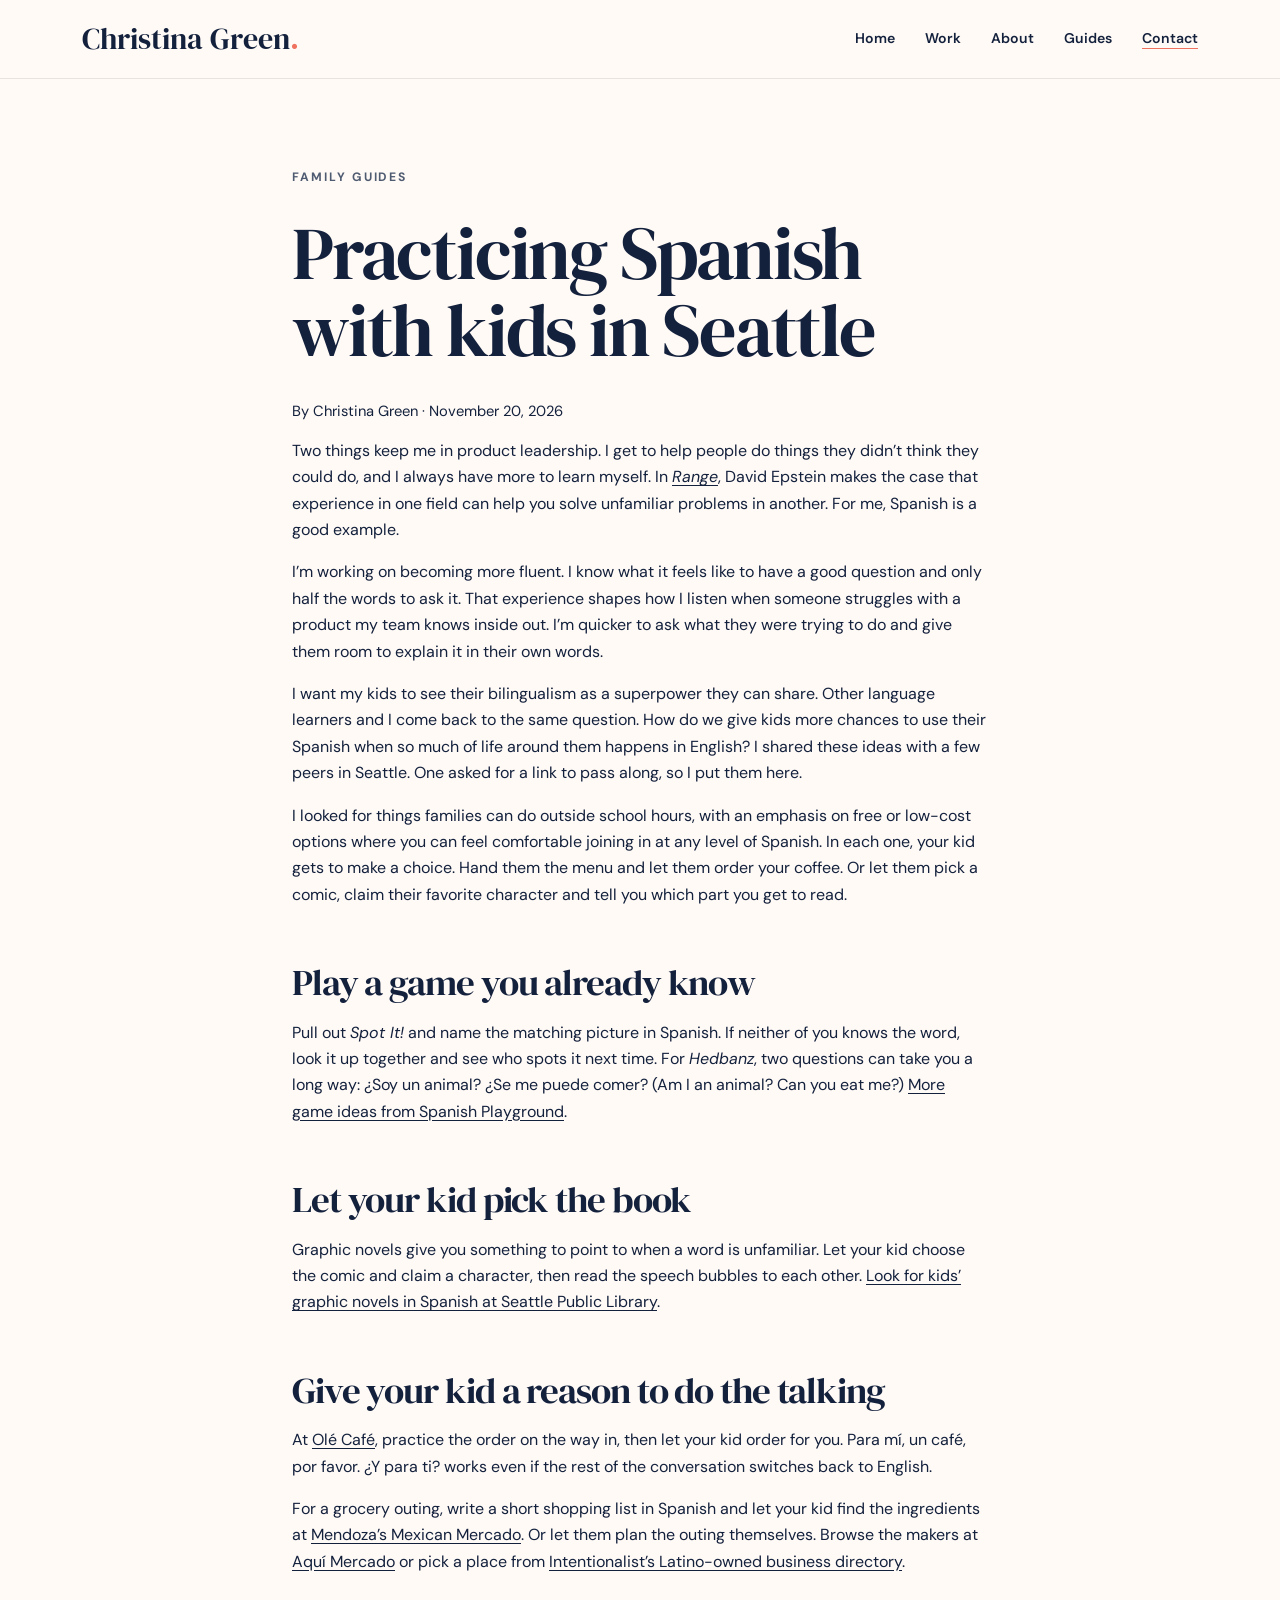
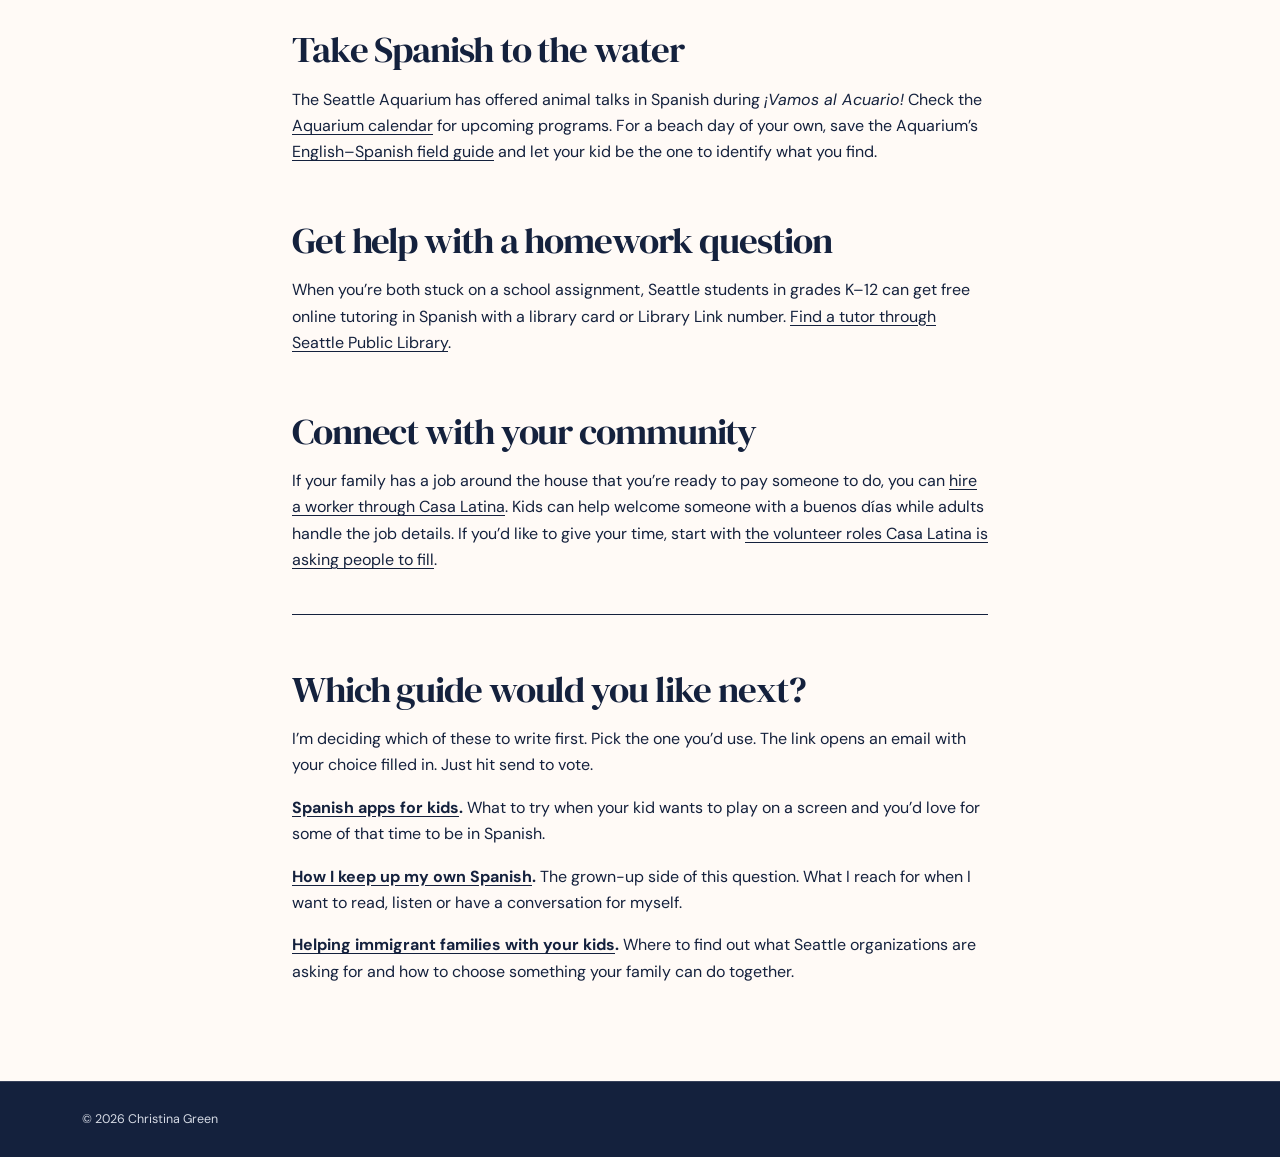
==== commit 6fa4bb09: "Add Home navigation link to guide" ====
--- a/guides/index.html
+++ b/guides/index.html
@@ -20,7 +20,7 @@
 </style>
 </head>
 <body>
-<header class="site-header"><div class="shell header-inner"><a class="wordmark" href="../index.html#top">Christina Green<span class="period">.</span></a><nav aria-label="Main navigation"><a href="../index.html#work">Work</a><a href="../index.html#about">About</a><a href="./" aria-current="page">Guides</a><a class="header-contact" href="../index.html#contact">Contact</a></nav></div></header>
+<header class="site-header"><div class="shell header-inner"><a class="wordmark" href="../index.html#top">Christina Green<span class="period">.</span></a><nav aria-label="Main navigation"><a href="/">Home</a><a href="../index.html#work">Work</a><a href="../index.html#about">About</a><a href="./" aria-current="page">Guides</a><a class="header-contact" href="../index.html#contact">Contact</a></nav></div></header>
 <main class="guide">
 <p class="kicker">Family guides</p>
 <h1>Practicing Spanish with kids in Seattle</h1>
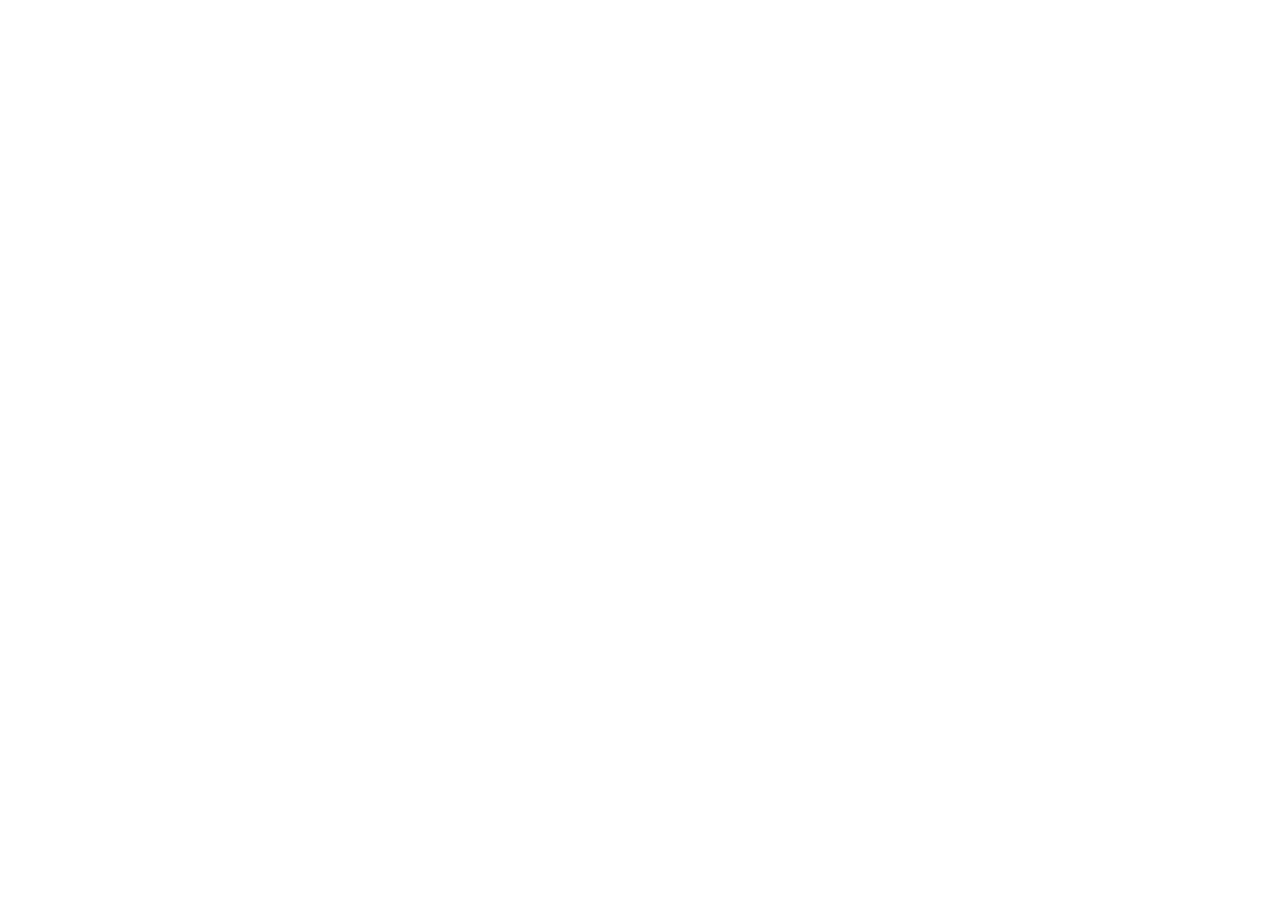
==== commit 86fda8a3: "Redirect old portfolio guide URL to standalone Guides article" ====
--- a/guides/index.html
+++ b/guides/index.html
@@ -2,53 +2,13 @@
 <html lang="en">
 <head>
 <meta charset="utf-8">
-<meta name="viewport" content="width=device-width, initial-scale=1">
-<title>Practicing Spanish with Kids in Seattle | Christina Green’s Guides</title>
-<meta name="description" content="A Seattle parent’s guide to practicing Spanish through games, library books, markets and family outings.">
-<link rel="icon" href="../assets/favicon.svg">
-<link rel="stylesheet" href="../portfolio-theme.css?v=1">
-<link rel="stylesheet" href="../homepage.css?v=editorial5">
-<style>
-.guide {max-width:46rem;margin:auto;padding:clamp(2rem,7vw,5rem) 1.25rem;line-height:1.65}
-.guide h1 {font-size:clamp(2.6rem,6vw,4.6rem);line-height:1.04;margin:.4em 0}
-.guide h2 {font-size:clamp(1.65rem,4vw,2.3rem);margin:1.5em 0 .45em}
-.guide p {margin:.65em 0 1em}
-.guide a {color:inherit;text-decoration:underline;text-underline-offset:.18em}
-.guide section {padding:0}
-.guide aside {border-top:1px solid currentColor;margin-top:2.5rem}
-.guide .byline {font-size:.92rem}
-</style>
+<meta name="viewport" content="width=device-width,initial-scale=1">
+<meta name="robots" content="noindex,follow">
+<meta http-equiv="refresh" content="0;url=https://csgreen.github.io/guides/spanish-kids-seattle/">
+<link rel="canonical" href="https://csgreen.github.io/guides/spanish-kids-seattle/">
+<title>Guide moved | Christina Green</title>
 </head>
 <body>
-<header class="site-header"><div class="shell header-inner"><a class="wordmark" href="../index.html#top">Christina Green<span class="period">.</span></a><nav aria-label="Main navigation"><a href="/">Home</a><a href="../index.html#work">Work</a><a href="../index.html#about">About</a><a href="./" aria-current="page">Guides</a><a class="header-contact" href="../index.html#contact">Contact</a></nav></div></header>
-<main class="guide">
-<p class="kicker">Family guides</p>
-<h1>Practicing Spanish with kids in Seattle</h1>
-<p class="byline">By Christina Green · November 20, 2026</p>
-<p>Two things keep me in product leadership. I get to help people do things they didn’t think they could do, and I always have more to learn myself. In <em><a href="https://www.panmacmillan.com/authors/david-epstein/range/9781035053049">Range</a></em>, David Epstein makes the case that experience in one field can help you solve unfamiliar problems in another. For me, Spanish is a good example.</p>
-<p>I’m working on becoming more fluent. I know what it feels like to have a good question and only half the words to ask it. That experience shapes how I listen when someone struggles with a product my team knows inside out. I’m quicker to ask what they were trying to do and give them room to explain it in their own words.</p>
-<p>I want my kids to see their bilingualism as a superpower they can share. Other language learners and I come back to the same question. How do we give kids more chances to use their Spanish when so much of life around them happens in English? I shared these ideas with a few peers in Seattle. One asked for a link to pass along, so I put them here.</p>
-<p>I looked for things families can do outside school hours, with an emphasis on free or low-cost options where you can feel comfortable joining in at any level of Spanish. In each one, your kid gets to make a choice. Hand them the menu and let them order your coffee. Or let them pick a comic, claim their favorite character and tell you which part you get to read.</p>
-<section>
-<h2>Play a game you already know</h2>
-<p>Pull out <em>Spot It!</em> and name the matching picture in Spanish. If neither of you knows the word, look it up together and see who spots it next time. For <em>Hedbanz</em>, two questions can take you a long way: <span lang="es">¿Soy un animal? ¿Se me puede comer?</span> (Am I an animal? Can you eat me?) <a href="https://www.spanishplayground.net/spanish-games-kids/">More game ideas from Spanish Playground</a>.</p>
-<h2>Let your kid pick the book</h2>
-<p>Graphic novels give you something to point to when a word is unfamiliar. Let your kid choose the comic and claim a character, then read the speech bubbles to each other. <a href="https://seattle.bibliocommons.com/v2/search?query=graphic%20novels&amp;searchType=subject&amp;f_LANGUAGE=spa&amp;f_AUDIENCE=juvenile">Look for kids’ graphic novels in Spanish at Seattle Public Library</a>.</p>
-<h2>Give your kid a reason to do the talking</h2>
-<p>At <a href="https://www.olecafeseattle.com/">Olé Café</a>, practice the order on the way in, then let your kid order for you. <span lang="es">Para mí, un café, por favor. ¿Y para ti?</span> works even if the rest of the conversation switches back to English.</p>
-<p>For a grocery outing, write a short shopping list in Spanish and let your kid find the ingredients at <a href="https://www.mendozasmexicanmercado.com/">Mendoza’s Mexican Mercado</a>. Or let them plan the outing themselves. Browse the makers at <a href="https://www.instagram.com/aquimercado.seattle/">Aquí Mercado</a> or pick a place from <a href="https://intentionalist.com/latino-owned-small-businesses/">Intentionalist’s Latino-owned business directory</a>.</p>
-<h2>Take Spanish to the water</h2>
-<p>The Seattle Aquarium has offered animal talks in Spanish during <em lang="es">¡Vamos al Acuario!</em> Check the <a href="https://www.seattleaquarium.org/events/">Aquarium calendar</a> for upcoming programs. For a beach day of your own, save the Aquarium’s <a href="https://www.seattleaquarium.org/wp-content/uploads/2023/07/FieldGuide2014-English-Spanish2.pdf">English–Spanish field guide</a> and let your kid be the one to identify what you find.</p>
-<h2>Get help with a homework question</h2>
-<p>When you’re both stuck on a school assignment, Seattle students in grades K–12 can get free online tutoring in Spanish with a library card or Library Link number. <a href="https://www.spl.org/programs-and-services/learning/student-success/virtual-tutoring">Find a tutor through Seattle Public Library</a>.</p>
-<h2>Connect with your community</h2>
-<p>If your family has a job around the house that you’re ready to pay someone to do, you can <a href="https://casa-latina.org/hire-a-worker-seattle/">hire a worker through Casa Latina</a>. Kids can help welcome someone with a <span lang="es">buenos días</span> while adults handle the job details. If you’d like to give your time, start with <a href="https://casa-latina.org/volunteer-opportunities-seattle/">the volunteer roles Casa Latina is asking people to fill</a>.</p>
-</section>
-<aside><h2>Which guide would you like next?</h2>
-<p>I’m deciding which of these to write first. Pick the one you’d use. The link opens an email with your choice filled in. Just hit send to vote.</p>
-<p><strong><a href="mailto:csgreen@greenandsound.com?subject=Guide%20vote%3A%20Spanish%20apps%20for%20kids" aria-label="Vote by email for Spanish apps for kids">Spanish apps for kids</a>.</strong> What to try when your kid wants to play on a screen and you’d love for some of that time to be in Spanish.</p>
-<p><strong><a href="mailto:csgreen@greenandsound.com?subject=Guide%20vote%3A%20How%20I%20keep%20up%20my%20own%20Spanish" aria-label="Vote by email for How I keep up my own Spanish">How I keep up my own Spanish</a>.</strong> The grown-up side of this question. What I reach for when I want to read, listen or have a conversation for myself.</p>
-<p><strong><a href="mailto:csgreen@greenandsound.com?subject=Guide%20vote%3A%20Helping%20immigrant%20families%20with%20your%20kids" aria-label="Vote by email for Helping immigrant families with your kids">Helping immigrant families with your kids</a>.</strong> Where to find out what Seattle organizations are asking for and how to choose something your family can do together.</p>
-</aside></main>
-<footer><div class="shell"><span>© 2026 Christina Green</span></div></footer>
-</body></html>+<p>This guide has moved to <a href="https://csgreen.github.io/guides/spanish-kids-seattle/">Practicing Spanish with kids in Seattle</a>.</p>
+</body>
+</html>
